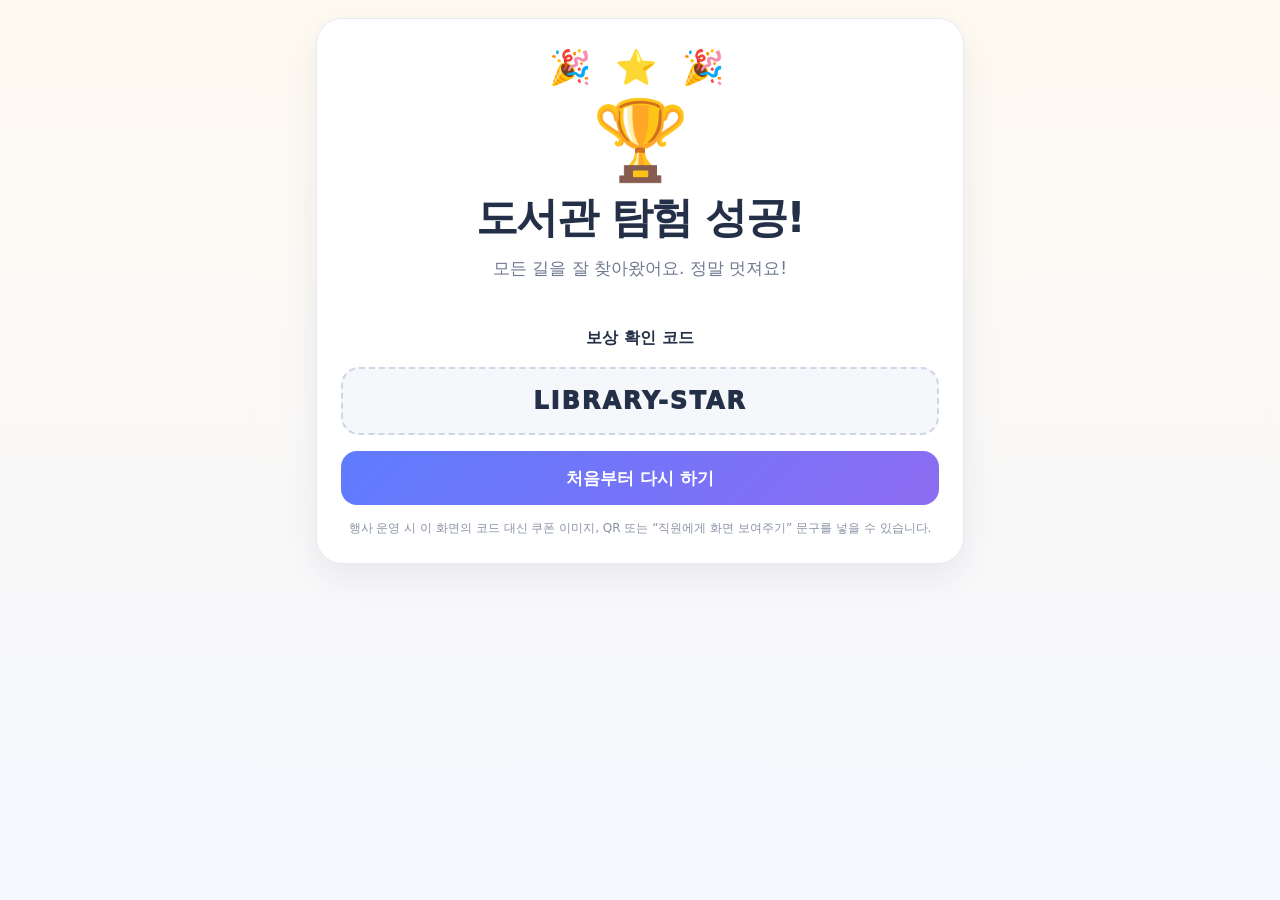
==== ending.html @ 58447807 "Add files via upload" ====
<!doctype html><html lang="ko"><head><meta charset="utf-8"><meta name="viewport" content="width=device-width,initial-scale=1"><title>탐험 성공!</title><link rel="stylesheet" href="assets/style.css"><script src="assets/game.js"></script></head><body>
<main class="shell"><section class="card"><div class="hero"><div class="confetti">🎉 ⭐ 🎉</div><div class="reward">🏆</div><h1 id="rewardTitle"></h1><p class="lead" id="rewardMessage"></p></div><div class="body"><div style="font-weight:900;text-align:center">보상 확인 코드</div><div class="code-box" id="rewardCode"></div><div class="actions"><a class="btn btn-primary" href="index.html" style="display:grid;place-items:center">처음부터 다시 하기</a></div><div class="footer-note">행사 운영 시 이 화면의 코드 대신 쿠폰 이미지, QR 또는 “직원에게 화면 보여주기” 문구를 넣을 수 있습니다.</div></div></section></main>
<script>rewardTitle.textContent=GAME_CONFIG.reward.title;rewardMessage.textContent=GAME_CONFIG.reward.message;rewardCode.textContent=GAME_CONFIG.reward.code;</script></body></html>
---- assets/style.css ----
:root{
  --bg:#fff8ec; --card:#ffffff; --ink:#243047; --muted:#6e7890;
  --primary:#5f7cff; --primary2:#8c6cf2; --good:#2dbb82; --warn:#ffb23e; --bad:#ef6b73;
  --line:#e7eaf1;
}
*{box-sizing:border-box}
html,body{margin:0;padding:0;background:linear-gradient(180deg,#fffaf1,#f5f8ff);color:var(--ink);font-family:system-ui,-apple-system,"Noto Sans KR",Segoe UI,sans-serif}
body{min-height:100vh}
a{text-decoration:none;color:inherit}
.shell{width:min(100%,680px);margin:0 auto;padding:18px 16px 36px}
.topbar{display:flex;justify-content:space-between;align-items:center;gap:12px;margin-bottom:14px}
.brand{font-size:14px;font-weight:800;color:#59657a}.progress{font-size:13px;font-weight:800;color:#6f7890;background:#fff;padding:8px 12px;border-radius:999px;border:1px solid var(--line)}
.card{background:var(--card);border:1px solid var(--line);border-radius:26px;overflow:hidden;box-shadow:0 14px 36px rgba(52,66,101,.09)}
.hero{padding:28px 24px 24px;text-align:center}
.badge{display:inline-flex;align-items:center;gap:7px;padding:8px 12px;border-radius:999px;background:#f0f3ff;color:#5266d8;font-size:13px;font-weight:900;margin-bottom:10px}
h1{font-size:clamp(29px,8vw,42px);line-height:1.15;margin:8px 0 12px;letter-spacing:-1.4px}
.lead{font-size:17px;line-height:1.65;color:var(--muted);margin:0 auto;max-width:500px}
.illustration{margin:20px auto 0;width:100%;max-width:560px;aspect-ratio:16/10;border-radius:22px;background:#eef2ff;display:flex;align-items:center;justify-content:center;overflow:hidden;border:1px solid #e0e5f4;position:relative}
.illustration img{width:100%;height:100%;object-fit:cover;display:block}
.photo-placeholder{padding:24px;text-align:center;color:#66718a}.photo-placeholder .emoji{font-size:72px;display:block;margin-bottom:12px}.photo-placeholder strong{font-size:22px}.photo-placeholder small{display:block;margin-top:8px;line-height:1.5}
.body{padding:22px 24px 26px}.mission{font-size:20px;font-weight:900;line-height:1.45;margin:0 0 10px}.hintbox{background:#fff8dc;border:1px solid #f4e6a8;border-radius:18px;padding:14px 16px;margin:14px 0;color:#67551d;font-size:15px;line-height:1.55}
.form{display:grid;gap:11px;margin-top:18px}.answer{width:100%;height:56px;border-radius:16px;border:2px solid #dfe4ef;padding:0 16px;font-size:18px;font-weight:800;text-align:center;outline:none;background:#fff}.answer:focus{border-color:var(--primary);box-shadow:0 0 0 4px rgba(95,124,255,.12)}
.btn{min-height:54px;border:0;border-radius:16px;padding:0 20px;font-size:17px;font-weight:900;cursor:pointer}.btn-primary{background:linear-gradient(135deg,var(--primary),var(--primary2));color:#fff}.btn-secondary{background:#f3f5f9;color:#3f4b61}.btn:active{transform:translateY(1px)}
.feedback{min-height:26px;margin-top:12px;text-align:center;font-weight:900;font-size:15px}.ok{color:var(--good)}.no{color:var(--bad)}
.direction{display:none;margin-top:16px;padding:17px;border-radius:18px;background:#eefaf6;border:1px solid #cdeee1;color:#216e56;text-align:center;font-weight:900;line-height:1.5}.direction.show{display:block}.arrow{font-size:28px;display:block;margin:4px 0}
.actions{display:grid;gap:10px;margin-top:16px}.next-btn{display:none}.next-btn.show{display:block}
.footer-note{font-size:12px;color:#8a93a5;text-align:center;margin-top:14px;line-height:1.5}
.start-steps{display:grid;gap:10px;margin:20px 0;text-align:left}.step-row{display:flex;gap:12px;align-items:flex-start;background:#f8f9fc;border:1px solid #edf0f5;padding:13px;border-radius:16px}.step-num{width:34px;height:34px;border-radius:50%;background:#e9edff;color:#5266d8;display:grid;place-items:center;font-weight:900;flex:0 0 auto}.step-text strong{display:block;margin-bottom:3px}.step-text span{color:var(--muted);font-size:14px;line-height:1.45}
.reward{font-size:78px;margin:8px 0}.code-box{margin-top:18px;padding:18px;border-radius:18px;background:#f5f7fb;border:2px dashed #cfd6e5;font-size:24px;font-weight:1000;letter-spacing:2px;text-align:center}
.confetti{font-size:34px;letter-spacing:7px;margin-bottom:4px}
@media(max-width:420px){.shell{padding-left:12px;padding-right:12px}.hero,.body{padding-left:18px;padding-right:18px}.lead{font-size:15px}.mission{font-size:18px}}
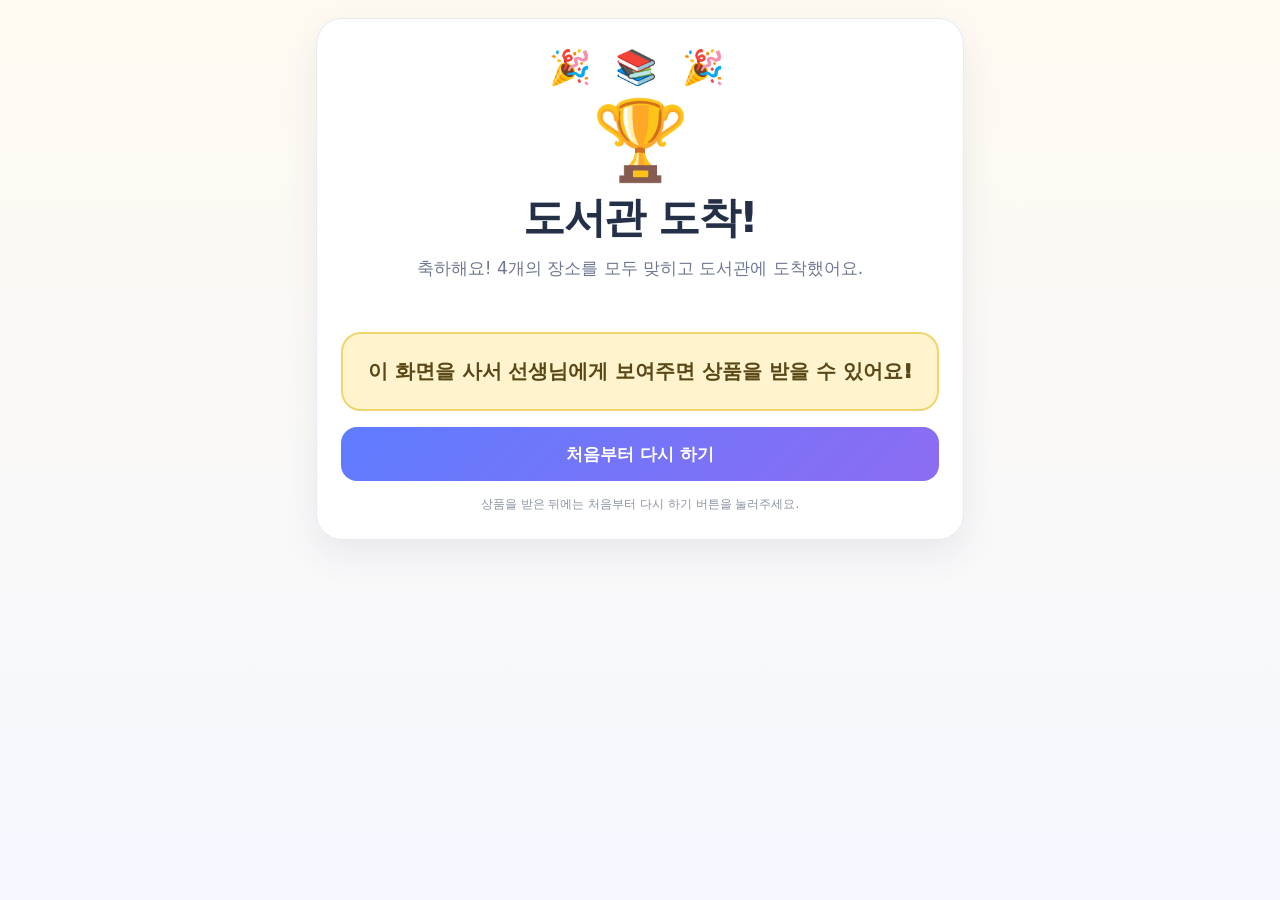
==== commit a0617559: "Add files via upload 내용수정" ====
--- a/ending.html
+++ b/ending.html
@@ -1,3 +1,3 @@
-<!doctype html><html lang="ko"><head><meta charset="utf-8"><meta name="viewport" content="width=device-width,initial-scale=1"><title>탐험 성공!</title><link rel="stylesheet" href="assets/style.css"><script src="assets/game.js"></script></head><body>
-<main class="shell"><section class="card"><div class="hero"><div class="confetti">🎉 ⭐ 🎉</div><div class="reward">🏆</div><h1 id="rewardTitle"></h1><p class="lead" id="rewardMessage"></p></div><div class="body"><div style="font-weight:900;text-align:center">보상 확인 코드</div><div class="code-box" id="rewardCode"></div><div class="actions"><a class="btn btn-primary" href="index.html" style="display:grid;place-items:center">처음부터 다시 하기</a></div><div class="footer-note">행사 운영 시 이 화면의 코드 대신 쿠폰 이미지, QR 또는 “직원에게 화면 보여주기” 문구를 넣을 수 있습니다.</div></div></section></main>
-<script>rewardTitle.textContent=GAME_CONFIG.reward.title;rewardMessage.textContent=GAME_CONFIG.reward.message;rewardCode.textContent=GAME_CONFIG.reward.code;</script></body></html>
+<!doctype html><html lang="ko"><head><meta charset="utf-8"><meta name="viewport" content="width=device-width,initial-scale=1"><title>도서관 도착!</title><link rel="stylesheet" href="assets/style.css"><script src="assets/game.js"></script></head><body>
+<main class="shell"><section class="card"><div class="hero"><div class="confetti">🎉 📚 🎉</div><div class="reward">🏆</div><h1 id="rewardTitle"></h1><p class="lead" id="rewardMessage"></p></div><div class="body"><div class="reward-instruction" id="rewardInstruction"></div><div class="actions"><a class="btn btn-primary" href="index.html" style="display:grid;place-items:center">처음부터 다시 하기</a></div><div class="footer-note">상품을 받은 뒤에는 처음부터 다시 하기 버튼을 눌러주세요.</div></div></section></main>
+<script>rewardTitle.textContent=GAME_CONFIG.reward.title;rewardMessage.textContent=GAME_CONFIG.reward.message;rewardInstruction.textContent=GAME_CONFIG.reward.instruction;</script></body></html>
--- a/assets/style.css
+++ b/assets/style.css
@@ -29,3 +29,4 @@
 .reward{font-size:78px;margin:8px 0}.code-box{margin-top:18px;padding:18px;border-radius:18px;background:#f5f7fb;border:2px dashed #cfd6e5;font-size:24px;font-weight:1000;letter-spacing:2px;text-align:center}
 .confetti{font-size:34px;letter-spacing:7px;margin-bottom:4px}
 @media(max-width:420px){.shell{padding-left:12px;padding-right:12px}.hero,.body{padding-left:18px;padding-right:18px}.lead{font-size:15px}.mission{font-size:18px}}
+.reward-instruction{margin:4px 0 8px;padding:22px 18px;border-radius:20px;background:#fff4cd;border:2px solid #f0d56d;color:#594716;text-align:center;font-size:20px;font-weight:1000;line-height:1.55}
